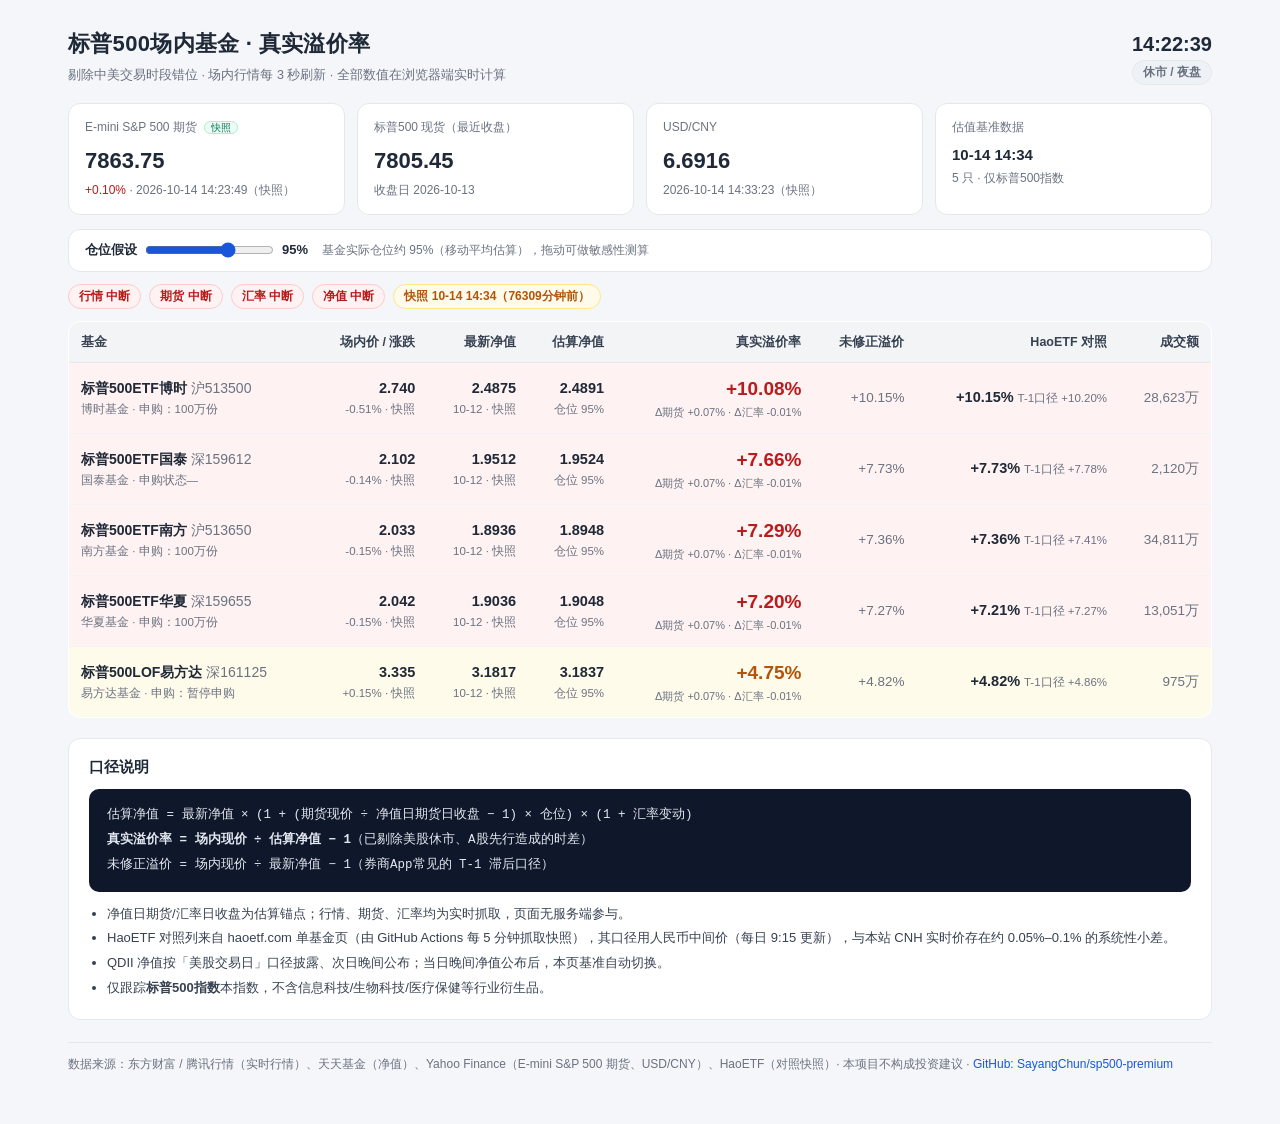
==== index.html @ 1189daa5 "feat: 标普500场内基金真实溢价率看板 - 仅跟踪标普500指数（513500/159612/159655/513650/161125），剔除行业衍生品 - 估算净值 = 最新净值 × (1 +" ====
<!DOCTYPE html>
<html lang="zh-CN">
<head>
<meta charset="UTF-8">
<meta name="viewport" content="width=device-width, initial-scale=1">
<title>标普500场内基金 · 真实溢价率</title>
<link rel="stylesheet" href="assets/style.css">
</head>
<body>
<div class="wrap">

<header>
  <div>
    <h1>标普500场内基金 · 真实溢价率</h1>
    <p class="sub">剔除中美交易时段错位 · 场内行情每 3 秒刷新 · 全部数值在浏览器端实时计算</p>
  </div>
  <div class="clockbox">
    <div id="bj-time" class="bjtime">--:--:--</div>
    <span id="market-status" class="chip">--</span>
  </div>
</header>

<section class="cards">
  <div class="card">
    <div class="card-label">E-mini S&amp;P 500 期货 <span class="card-tag" id="es-tag">实时</span></div>
    <div class="card-value" id="es-price">--</div>
    <div class="card-sub" id="es-sub">--</div>
  </div>
  <div class="card">
    <div class="card-label">标普500 现货（最近收盘）</div>
    <div class="card-value" id="spx-price">--</div>
    <div class="card-sub" id="spx-sub">--</div>
  </div>
  <div class="card">
    <div class="card-label">USD/CNY</div>
    <div class="card-value" id="fx-price">--</div>
    <div class="card-sub" id="fx-sub">--</div>
  </div>
  <div class="card">
    <div class="card-label">估值基准数据</div>
    <div class="card-value card-value-sm" id="snap-time">--</div>
    <div class="card-sub" id="snap-sub">--</div>
  </div>
</section>

<section class="controls">
  <label class="slider-label" for="pos-slider">仓位假设
    <input type="range" id="pos-slider" min="85" max="100" value="95" step="1">
    <b id="pos-value">95%</b>
  </label>
  <span class="hint">基金实际仓位约 95%（移动平均估算），拖动可做敏感性测算</span>
</section>

<section class="srcs" id="source-chips">
  <span class="chip" id="src-quote">行情 —</span>
  <span class="chip" id="src-fut">期货 —</span>
  <span class="chip" id="src-fx">汇率 —</span>
  <span class="chip" id="src-nav">净值 —</span>
  <span class="chip" id="src-snap">快照 —</span>
</section>

<table class="funds">
  <thead>
    <tr>
      <th class="col-fund">基金</th>
      <th>场内价 / 涨跌</th>
      <th>最新净值</th>
      <th>估算净值</th>
      <th class="col-prem">真实溢价率</th>
      <th>未修正溢价</th>
      <th>HaoETF 对照</th>
      <th>成交额</th>
    </tr>
  </thead>
  <tbody id="fund-rows">
    <tr><td colspan="8" class="loading">数据加载中…</td></tr>
  </tbody>
</table>

<section class="notes">
  <h2>口径说明</h2>
  <div class="formula">
    估算净值 = 最新净值 × (1 + (期货现价 ÷ 净值日期货日收盘 − 1) × 仓位) × (1 + 汇率变动)<br>
    <b>真实溢价率 = 场内现价 ÷ 估算净值 − 1</b>（已剔除美股休市、A股先行造成的时差）<br>
    未修正溢价 = 场内现价 ÷ 最新净值 − 1（券商App常见的 T-1 滞后口径）
  </div>
  <ul>
    <li>净值日期货/汇率日收盘为估算锚点；行情、期货、汇率均为实时抓取，页面无服务端参与。</li>
    <li>HaoETF 对照列来自 haoetf.com 单基金页（由 GitHub Actions 每 5 分钟抓取快照），其口径用人民币中间价（每日 9:15 更新），与本站 CNH 实时价存在约 0.05%–0.1% 的系统性小差。</li>
    <li>QDII 净值按「美股交易日」口径披露、次日晚间公布；当日晚间净值公布后，本页基准自动切换。</li>
    <li>仅跟踪<b>标普500指数</b>本指数，不含信息科技/生物科技/医疗保健等行业衍生品。</li>
  </ul>
</section>

<footer>
  数据来源：东方财富 / 腾讯行情（实时行情）、天天基金（净值）、Yahoo Finance（E-mini S&amp;P 500 期货、USD/CNY）、HaoETF（对照快照）·
  本项目不构成投资建议 · <a href="https://github.com/SayangChun/sp500-premium">GitHub: SayangChun/sp500-premium</a>
</footer>

</div>
<script src="assets/app.js"></script>
</body>
</html>
---- assets/style.css ----
/* 标普500场内基金 · 真实溢价率 */
:root{
  --bg:#f4f6fa; --card:#ffffff; --ink:#1f2937; --muted:#6b7280; --line:#e5e7eb;
  --blue:#1a56db; --blue-bg:#eaf1fe;
  --red:#b91c1c; --red-bg:#fef2f2; --red-bd:#fecaca;
  --amber:#b45309; --amber-bg:#fffbeb; --amber-bd:#fde68a;
  --green:#047857; --green-bg:#ecfdf5; --green-bd:#a7f3d0;
}
*{box-sizing:border-box;margin:0;padding:0}
body{background:var(--bg);color:var(--ink);font-family:-apple-system,BlinkMacSystemFont,"Segoe UI","PingFang SC","Hiragino Sans GB","Microsoft YaHei",sans-serif;line-height:1.6;font-size:14px}
.wrap{max-width:1180px;margin:0 auto;padding:26px 18px 50px}
a{color:var(--blue);text-decoration:none}
a:hover{text-decoration:underline}

header{display:flex;justify-content:space-between;align-items:flex-end;gap:16px;flex-wrap:wrap;margin-bottom:18px}
h1{font-size:22px;letter-spacing:.3px}
.sub{color:var(--muted);font-size:12.5px;margin-top:4px}
.clockbox{text-align:right}
.bjtime{font-size:20px;font-weight:700;font-variant-numeric:tabular-nums}

.chip{display:inline-block;padding:2px 10px;border-radius:99px;font-size:12px;font-weight:600;background:#eef2f7;color:var(--muted);border:1px solid var(--line);white-space:nowrap}
.chip.live{background:var(--green-bg);color:var(--green);border-color:var(--green-bd)}
.chip.snap{background:var(--amber-bg);color:var(--amber);border-color:var(--amber-bd)}
.chip.down{background:var(--red-bg);color:var(--red);border-color:var(--red-bd)}

.cards{display:grid;grid-template-columns:repeat(auto-fit,minmax(210px,1fr));gap:12px;margin-bottom:14px}
.card{background:var(--card);border:1px solid var(--line);border-radius:12px;padding:14px 16px}
.card-label{font-size:12px;color:var(--muted);margin-bottom:6px}
.card-tag{font-size:10px;padding:0 6px;border-radius:99px;background:var(--green-bg);color:var(--green);border:1px solid var(--green-bd);margin-left:4px}
.card-value{font-size:22px;font-weight:700;font-variant-numeric:tabular-nums}
.card-value-sm{font-size:15px;font-weight:600}
.card-sub{font-size:12px;color:var(--muted);margin-top:2px}
.up{color:var(--red)}.down{color:var(--green)}

.controls{display:flex;align-items:center;gap:14px;flex-wrap:wrap;background:var(--card);border:1px solid var(--line);border-radius:12px;padding:10px 16px;margin-bottom:12px}
.slider-label{display:flex;align-items:center;gap:8px;font-size:13px;font-weight:600}
.slider-label input{accent-color:var(--blue)}
.hint{font-size:12px;color:var(--muted)}

.srcs{display:flex;gap:8px;flex-wrap:wrap;margin-bottom:12px}

.funds{width:100%;border-collapse:collapse;background:var(--card);border:1px solid var(--line);border-radius:12px;overflow:hidden;font-size:13.5px}
.funds th{background:#f3f4f6;text-align:right;padding:10px 12px;border-bottom:1px solid var(--line);white-space:nowrap;font-size:12.5px;color:#374151}
.funds th:nth-child(1),.funds td:nth-child(1){text-align:left}
.funds th:nth-child(7),.funds td:nth-child(7),.funds th:nth-child(8),.funds td:nth-child(8){text-align:right}
.funds td{padding:11px 12px;border-bottom:1px solid #f1f3f5;text-align:right;vertical-align:middle;font-variant-numeric:tabular-nums}
.funds tr:last-child td{border-bottom:none}
.loading{text-align:center;color:var(--muted);padding:30px}
.fund-name{font-weight:700;font-size:14px}
.fund-meta{font-size:11.5px;color:var(--muted);margin-top:1px}
.price-main{font-weight:700;font-size:14.5px}
.price-sub{font-size:11.5px;color:var(--muted)}
.prem{font-size:19px;font-weight:800;font-variant-numeric:tabular-nums}
.prem-sm{font-size:11px;color:var(--muted);font-weight:400;display:block}
.muted{color:var(--muted)}
tr.prem-hot td{background:var(--red-bg)}
tr.prem-hot .prem{color:var(--red)}
tr.prem-warm td{background:var(--amber-bg)}
tr.prem-warm .prem{color:var(--amber)}
tr.prem-cheap td{background:var(--green-bg)}
tr.prem-cheap .prem{color:var(--green)}

.notes{margin-top:20px;background:var(--card);border:1px solid var(--line);border-radius:12px;padding:16px 20px}
.notes h2{font-size:15px;margin-bottom:10px}
.formula{background:#0f172a;color:#e2e8f0;border-radius:10px;padding:14px 18px;font-family:Consolas,Menlo,Monaco,monospace;font-size:12.5px;line-height:2;margin-bottom:12px;overflow-x:auto}
.notes ul{margin-left:18px}
.notes li{margin:4px 0;font-size:13px;color:#374151}
footer{margin-top:22px;padding-top:12px;border-top:1px solid var(--line);color:var(--muted);font-size:12px}

@media (max-width:760px){
  .funds th:nth-child(8),.funds td:nth-child(8),.funds th:nth-child(7),.funds td:nth-child(7){display:none}
  .prem{font-size:16px}
}
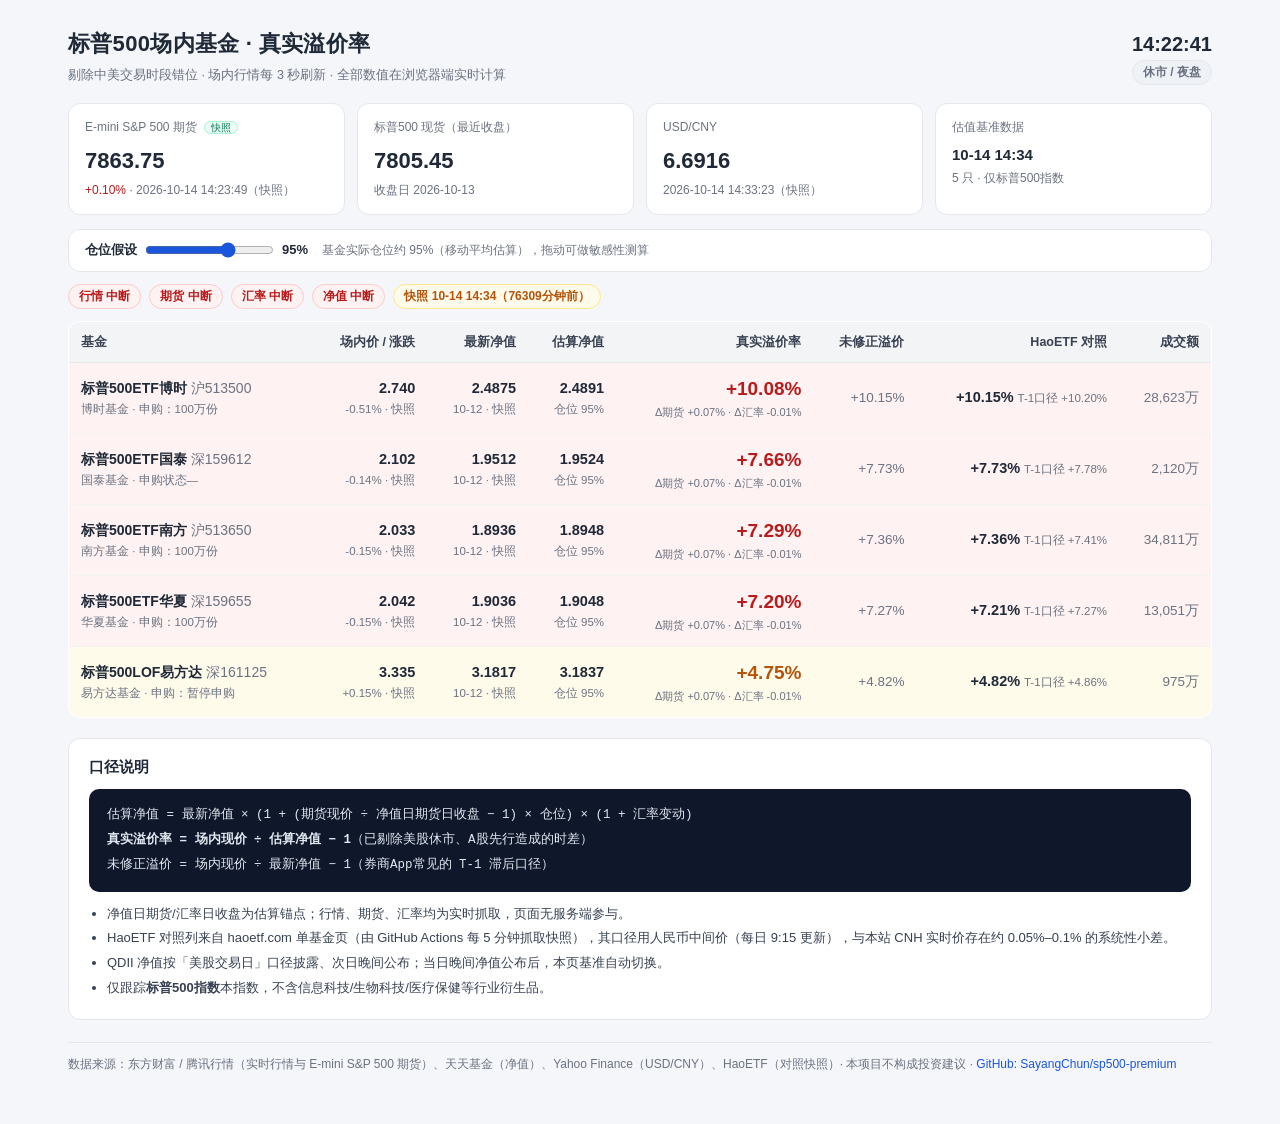
==== commit 470dd127: "feat(web): 期货源改为腾讯 hf_ES 优先（国内直连），Yahoo 兜底" ====
--- a/index.html
+++ b/index.html
@@ -93,7 +93,7 @@
 </section>
 
 <footer>
-  数据来源：东方财富 / 腾讯行情（实时行情）、天天基金（净值）、Yahoo Finance（E-mini S&amp;P 500 期货、USD/CNY）、HaoETF（对照快照）·
+  数据来源：东方财富 / 腾讯行情（实时行情与 E-mini S&amp;P 500 期货）、天天基金（净值）、Yahoo Finance（USD/CNY）、HaoETF（对照快照）·
   本项目不构成投资建议 · <a href="https://github.com/SayangChun/sp500-premium">GitHub: SayangChun/sp500-premium</a>
 </footer>
 
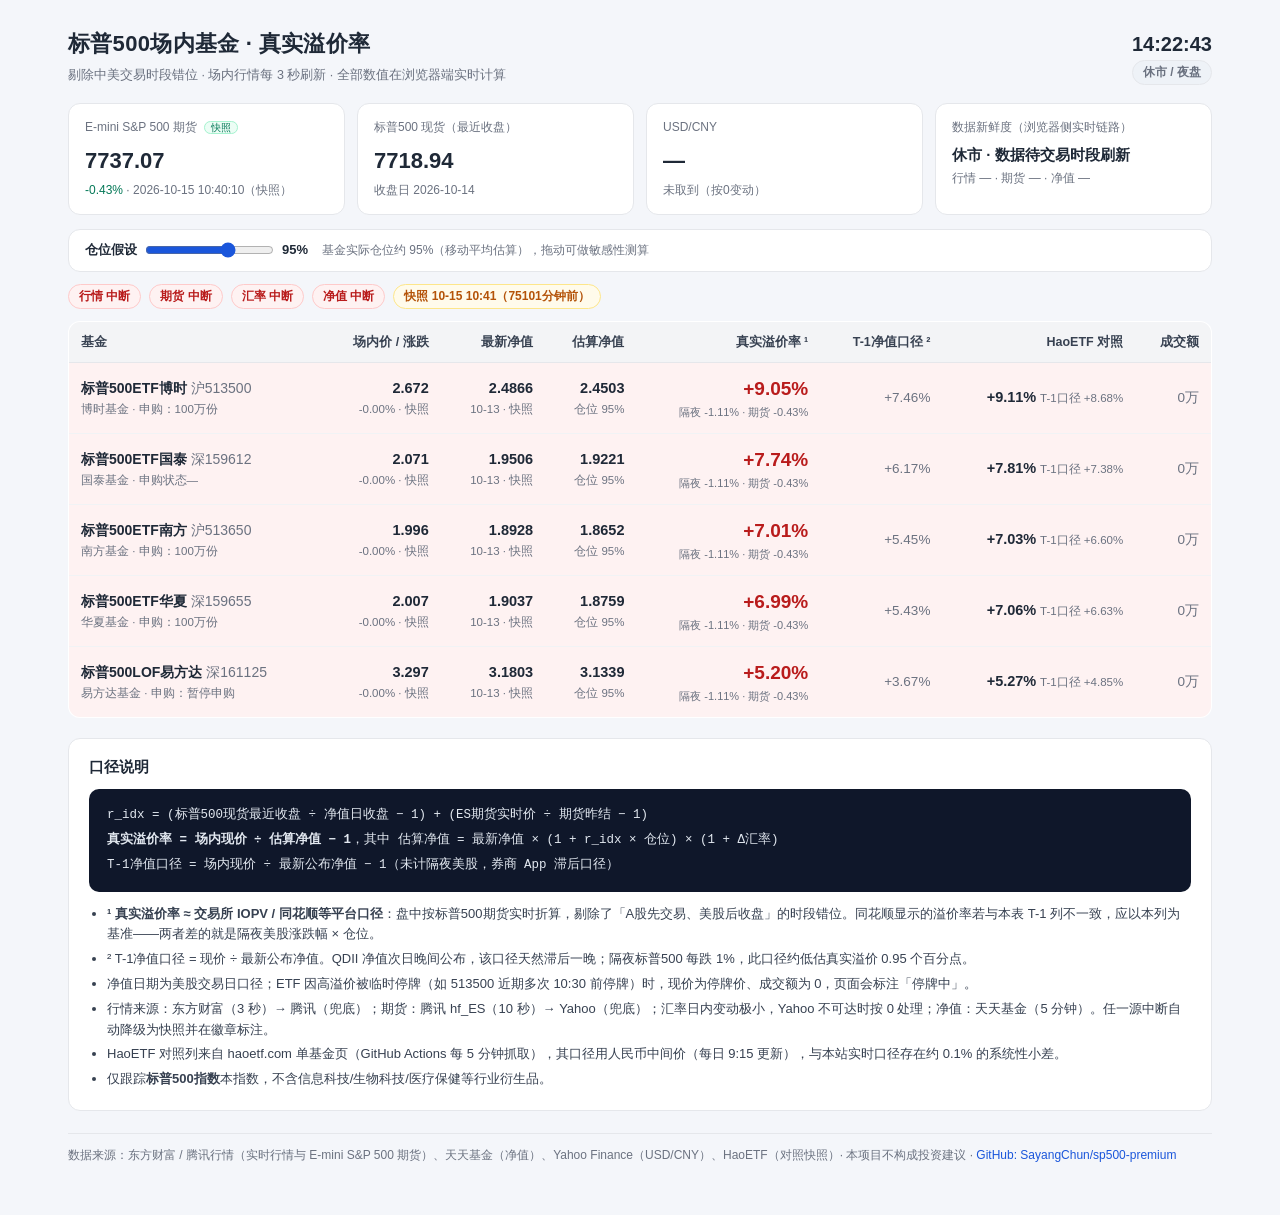
==== commit 0182b626: "feat: 两段式真实溢价口径 + 国内数据源 + 口径标注/停牌提示（对齐券商 IOPV）" ====
--- a/index.html
+++ b/index.html
@@ -37,7 +37,7 @@
     <div class="card-sub" id="fx-sub">--</div>
   </div>
   <div class="card">
-    <div class="card-label">估值基准数据</div>
+    <div class="card-label">数据新鲜度（浏览器侧实时链路）</div>
     <div class="card-value card-value-sm" id="snap-time">--</div>
     <div class="card-sub" id="snap-sub">--</div>
   </div>
@@ -66,8 +66,8 @@
       <th>场内价 / 涨跌</th>
       <th>最新净值</th>
       <th>估算净值</th>
-      <th class="col-prem">真实溢价率</th>
-      <th>未修正溢价</th>
+      <th class="col-prem">真实溢价率 ¹</th>
+      <th>T-1净值口径 ²</th>
       <th>HaoETF 对照</th>
       <th>成交额</th>
     </tr>
@@ -80,14 +80,16 @@
 <section class="notes">
   <h2>口径说明</h2>
   <div class="formula">
-    估算净值 = 最新净值 × (1 + (期货现价 ÷ 净值日期货日收盘 − 1) × 仓位) × (1 + 汇率变动)<br>
-    <b>真实溢价率 = 场内现价 ÷ 估算净值 − 1</b>（已剔除美股休市、A股先行造成的时差）<br>
-    未修正溢价 = 场内现价 ÷ 最新净值 − 1（券商App常见的 T-1 滞后口径）
+    r_idx = (标普500现货最近收盘 ÷ 净值日收盘 − 1) + (ES期货实时价 ÷ 期货昨结 − 1)<br>
+    <b>真实溢价率 = 场内现价 ÷ 估算净值 − 1</b>，其中 估算净值 = 最新净值 × (1 + r_idx × 仓位) × (1 + Δ汇率)<br>
+    T-1净值口径 = 场内现价 ÷ 最新公布净值 − 1（未计隔夜美股，券商 App 滞后口径）
   </div>
   <ul>
-    <li>净值日期货/汇率日收盘为估算锚点；行情、期货、汇率均为实时抓取，页面无服务端参与。</li>
-    <li>HaoETF 对照列来自 haoetf.com 单基金页（由 GitHub Actions 每 5 分钟抓取快照），其口径用人民币中间价（每日 9:15 更新），与本站 CNH 实时价存在约 0.05%–0.1% 的系统性小差。</li>
-    <li>QDII 净值按「美股交易日」口径披露、次日晚间公布；当日晚间净值公布后，本页基准自动切换。</li>
+    <li><b>¹ 真实溢价率 ≈ 交易所 IOPV / 同花顺等平台口径</b>：盘中按标普500期货实时折算，剔除了「A股先交易、美股后收盘」的时段错位。同花顺显示的溢价率若与本表 T-1 列不一致，应以本列为基准——两者差的就是隔夜美股涨跌幅 × 仓位。</li>
+    <li>² T-1净值口径 = 现价 ÷ 最新公布净值。QDII 净值次日晚间公布，该口径天然滞后一晚；隔夜标普500 每跌 1%，此口径约低估真实溢价 0.95 个百分点。</li>
+    <li>净值日期为美股交易日口径；ETF 因高溢价被临时停牌（如 513500 近期多次 10:30 前停牌）时，现价为停牌价、成交额为 0，页面会标注「停牌中」。</li>
+    <li>行情来源：东方财富（3 秒）→ 腾讯（兜底）；期货：腾讯 hf_ES（10 秒）→ Yahoo（兜底）；汇率日内变动极小，Yahoo 不可达时按 0 处理；净值：天天基金（5 分钟）。任一源中断自动降级为快照并在徽章标注。</li>
+    <li>HaoETF 对照列来自 haoetf.com 单基金页（GitHub Actions 每 5 分钟抓取），其口径用人民币中间价（每日 9:15 更新），与本站实时口径存在约 0.1% 的系统性小差。</li>
     <li>仅跟踪<b>标普500指数</b>本指数，不含信息科技/生物科技/医疗保健等行业衍生品。</li>
   </ul>
 </section>
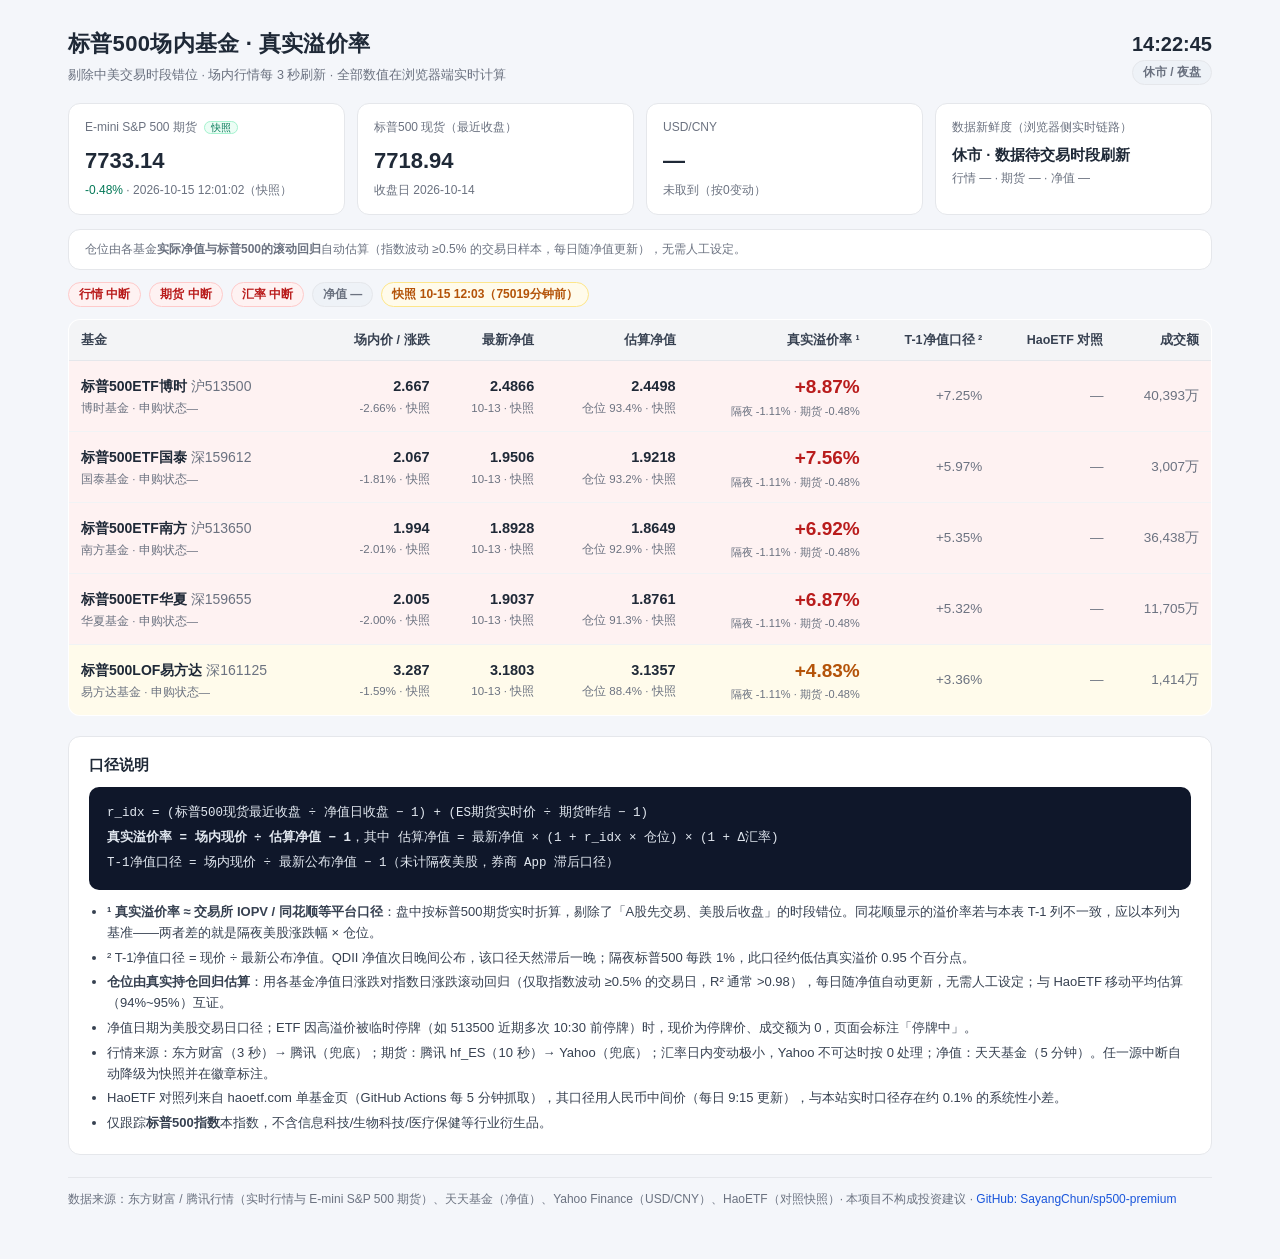
==== commit e81604bb: "feat: 仓位改为真实持仓滚动回归（移除滑块），NAV 主源 pingzhongdata" ====
--- a/index.html
+++ b/index.html
@@ -44,11 +44,7 @@
 </section>
 
 <section class="controls">
-  <label class="slider-label" for="pos-slider">仓位假设
-    <input type="range" id="pos-slider" min="85" max="100" value="95" step="1">
-    <b id="pos-value">95%</b>
-  </label>
-  <span class="hint">基金实际仓位约 95%（移动平均估算），拖动可做敏感性测算</span>
+  <span class="hint">仓位由各基金<b>实际净值与标普500的滚动回归</b>自动估算（指数波动 ≥0.5% 的交易日样本，每日随净值更新），无需人工设定。</span>
 </section>
 
 <section class="srcs" id="source-chips">
@@ -87,6 +83,7 @@
   <ul>
     <li><b>¹ 真实溢价率 ≈ 交易所 IOPV / 同花顺等平台口径</b>：盘中按标普500期货实时折算，剔除了「A股先交易、美股后收盘」的时段错位。同花顺显示的溢价率若与本表 T-1 列不一致，应以本列为基准——两者差的就是隔夜美股涨跌幅 × 仓位。</li>
     <li>² T-1净值口径 = 现价 ÷ 最新公布净值。QDII 净值次日晚间公布，该口径天然滞后一晚；隔夜标普500 每跌 1%，此口径约低估真实溢价 0.95 个百分点。</li>
+    <li><b>仓位由真实持仓回归估算</b>：用各基金净值日涨跌对指数日涨跌滚动回归（仅取指数波动 ≥0.5% 的交易日，R² 通常 >0.98），每日随净值自动更新，无需人工设定；与 HaoETF 移动平均估算（94%~95%）互证。</li>
     <li>净值日期为美股交易日口径；ETF 因高溢价被临时停牌（如 513500 近期多次 10:30 前停牌）时，现价为停牌价、成交额为 0，页面会标注「停牌中」。</li>
     <li>行情来源：东方财富（3 秒）→ 腾讯（兜底）；期货：腾讯 hf_ES（10 秒）→ Yahoo（兜底）；汇率日内变动极小，Yahoo 不可达时按 0 处理；净值：天天基金（5 分钟）。任一源中断自动降级为快照并在徽章标注。</li>
     <li>HaoETF 对照列来自 haoetf.com 单基金页（GitHub Actions 每 5 分钟抓取），其口径用人民币中间价（每日 9:15 更新），与本站实时口径存在约 0.1% 的系统性小差。</li>
